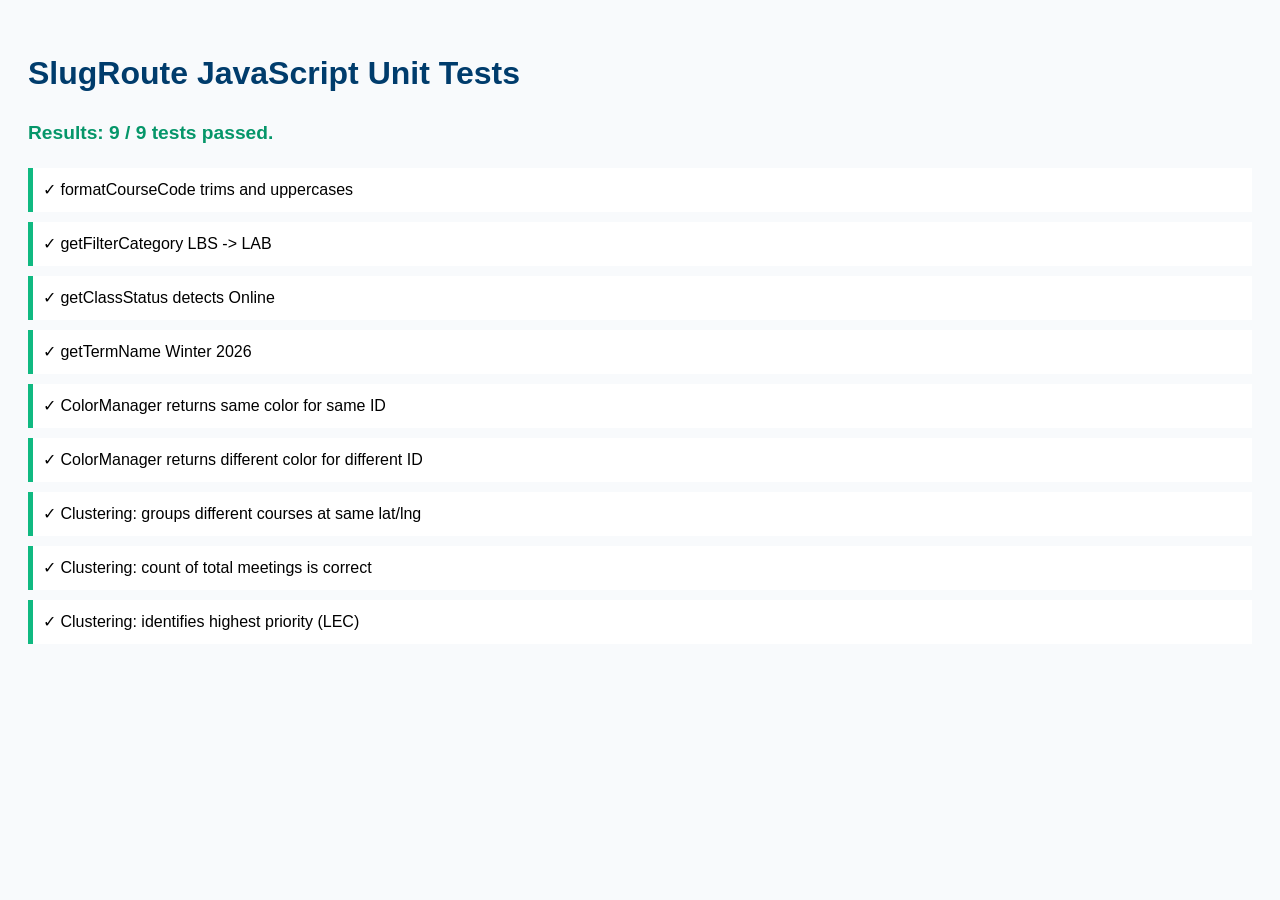
==== frontend/tests.html @ c7d133fe "added some tests and updated main.go so it passes them." ====
<!DOCTYPE html>
<html lang="en">
<head>
    <meta charset="UTF-8">
    <title>SlugRoute JS Unit Tests</title>
    <style>
        body { font-family: sans-serif; padding: 20px; line-height: 1.5; background: #f8fafc; }
        .test-case { margin-bottom: 10px; padding: 10px; border-left: 5px solid #ccc; background: white; }
        .pass { border-color: #10b981; }
        .fail { border-color: #ef4444; color: #b91c1c; }
        h1 { color: #003C6C; }
        .summary { font-weight: bold; margin-bottom: 20px; font-size: 1.2rem; }
    </style>
</head>
<body>
    <h1>SlugRoute JavaScript Unit Tests</h1>
    <div id="summary" class="summary">Running tests...</div>
    <div id="results"></div>

    <script>
        // Mocks for Google Maps and configuration dependencies
        window.google = { maps: { SymbolPath: { CIRCLE: 0 } } };
        window.localStorage = { 
            data: {},
            getItem: (k) => window.localStorage.data[k] || null, 
            setItem: (k, v) => window.localStorage.data[k] = v 
        };
    </script>
    <script src="script.js"></script>
    <script>
        const resultsContainer = document.getElementById('results');
        const summaryContainer = document.getElementById('summary');
        let passed = 0;
        let total = 0;

        function assert(name, condition) {
            total++;
            const div = document.createElement('div');
            div.className = 'test-case ' + (condition ? 'pass' : 'fail');
            div.textContent = (condition ? '✓ ' : '✗ ') + name;
            resultsContainer.appendChild(div);
            if (condition) passed++;
        }

        function runTests() {
            // --- Utils Tests ---
            assert("formatCourseCode trims and uppercases", utils.formatCourseCode(" cse101 ") === "CSE 101");
            assert("getFilterCategory LBS -> LAB", utils.getFilterCategory("LBS") === "LAB");
            assert("getClassStatus detects Online", utils.getClassStatus({building: "Online Instruction"}) === "ONLINE");
            assert("getTermName Winter 2026", utils.getTermName("2260") === "Winter 2026");

            // --- ColorManager Tests ---
            const c1 = ColorManager.getColor("10001");
            const c2 = ColorManager.getColor("10001");
            assert("ColorManager returns same color for same ID", c1 === c2);
            
            const c3 = ColorManager.getColor("20002");
            assert("ColorManager returns different color for different ID", c1 !== c3);

            // --- groupDataByLocation Tests (Clustering logic) ---
            const mockOfferings = [
                {
                    class_number: "111",
                    course_code: "TEST 1",
                    visible: true,
                    meetings: [{ type: "LEC", lat: 37.1, lng: -122.1, building: "Bld A" }]
                },
                {
                    class_number: "222",
                    course_code: "TEST 2",
                    visible: true,
                    meetings: [{ type: "LAB", lat: 37.1, lng: -122.1, building: "Bld A" }]
                }
            ];
            
            const grouped = groupDataByLocation(mockOfferings);
            const key = "37.1,-122.1";
            
            assert("Clustering: groups different courses at same lat/lng", grouped[key] !== undefined);
            assert("Clustering: count of total meetings is correct", grouped[key].totalMeetings === 2);
            assert("Clustering: identifies highest priority (LEC)", grouped[key].highestPriorityType === "LEC");

            summaryContainer.textContent = `Results: ${passed} / ${total} tests passed.`;
            summaryContainer.style.color = passed === total ? '#059669' : '#ef4444';
        }

        window.onload = runTests;
    </script>
</body>
</html>
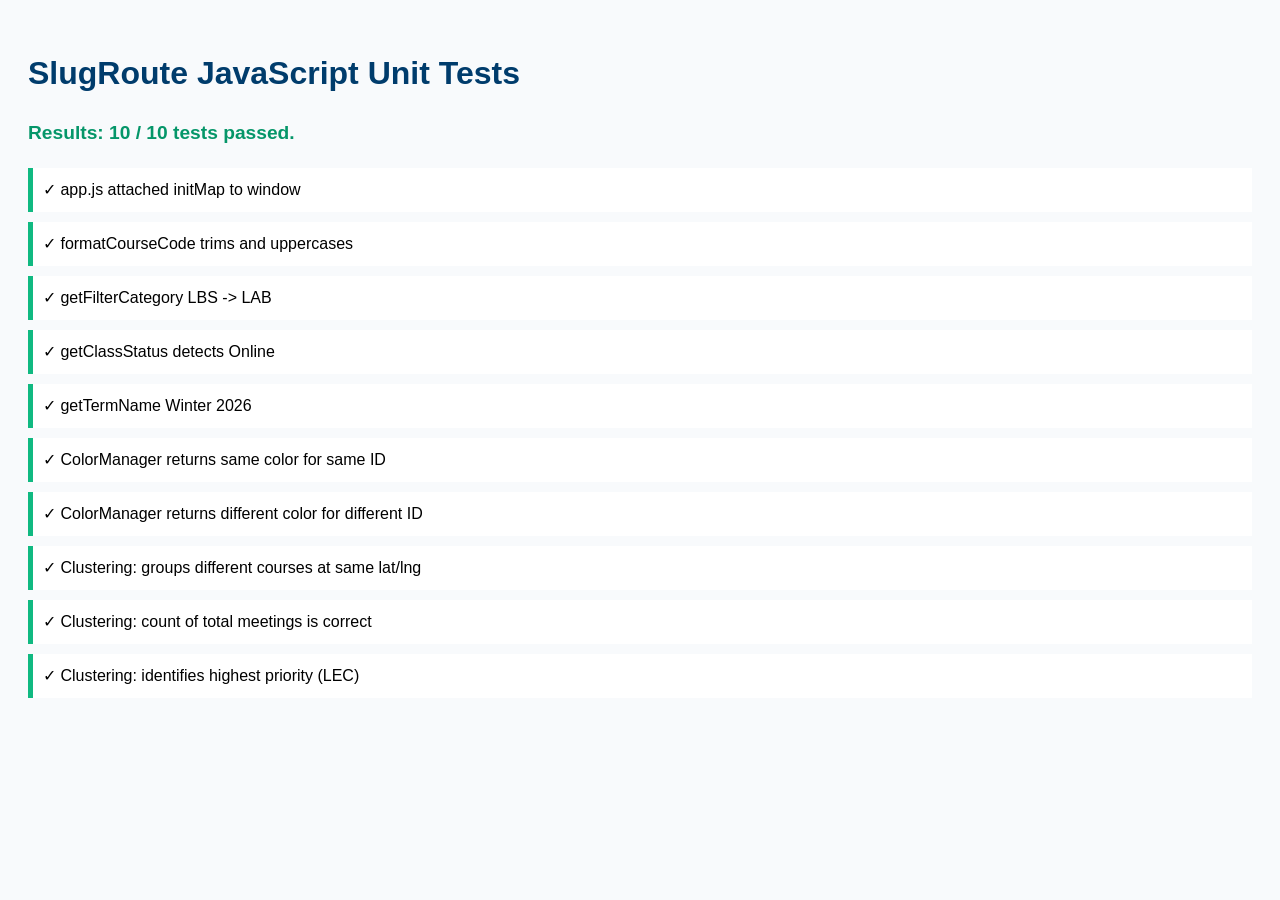
==== commit a2cc1254: "Modularized the code.  Also, we no longer refocus the map when removing a section from within a card" ====
--- a/frontend/tests.html
+++ b/frontend/tests.html
@@ -18,16 +18,43 @@
     <div id="results"></div>
 
     <script>
-        // Mocks for Google Maps and configuration dependencies
-        window.google = { maps: { SymbolPath: { CIRCLE: 0 } } };
-        window.localStorage = { 
+        /**
+         * MOCKS
+         * These must be defined on the window BEFORE modules are imported
+         */
+        window.google = { 
+            maps: { 
+                importLibrary: () => ({}),
+                SymbolPath: { CIRCLE: 0 },
+                LatLngBounds: class {
+                    constructor() { this.items = []; }
+                    extend(pt) { this.items.push(pt); }
+                    isEmpty() { return this.items.length === 0; }
+                    getNorthEast() { return { equals: () => true }; }
+                    getSouthWest() { return { equals: () => true }; }
+                },
+                Polyline: class { setPath() {} }
+            } 
+        };
+
+        const storageMock = {
             data: {},
-            getItem: (k) => window.localStorage.data[k] || null, 
-            setItem: (k, v) => window.localStorage.data[k] = v 
+            getItem: (k) => storageMock.data[k] || null,
+            setItem: (k, v) => storageMock.data[k] = v
         };
+        Object.defineProperty(window, 'localStorage', { value: storageMock });
     </script>
-    <script src="script.js"></script>
-    <script>
+
+    <script type="module">
+        /**
+         * IMPORTS
+         * We import app.js to ensure global assignments (like window.initMap) happen.
+         * We import specific modules to test their logic.
+         */
+        import './js/app.js'; 
+        import { utils, ColorManager } from './js/utils.js';
+        import { groupDataByLocation } from './js/map.js';
+
         const resultsContainer = document.getElementById('results');
         const summaryContainer = document.getElementById('summary');
         let passed = 0;
@@ -43,48 +70,57 @@
         }
 
         function runTests() {
-            // --- Utils Tests ---
-            assert("formatCourseCode trims and uppercases", utils.formatCourseCode(" cse101 ") === "CSE 101");
-            assert("getFilterCategory LBS -> LAB", utils.getFilterCategory("LBS") === "LAB");
-            assert("getClassStatus detects Online", utils.getClassStatus({building: "Online Instruction"}) === "ONLINE");
-            assert("getTermName Winter 2026", utils.getTermName("2260") === "Winter 2026");
+            try {
+                // --- Global Export Tests ---
+                assert("app.js attached initMap to window", typeof window.initMap === 'function');
 
-            // --- ColorManager Tests ---
-            const c1 = ColorManager.getColor("10001");
-            const c2 = ColorManager.getColor("10001");
-            assert("ColorManager returns same color for same ID", c1 === c2);
-            
-            const c3 = ColorManager.getColor("20002");
-            assert("ColorManager returns different color for different ID", c1 !== c3);
+                // --- Utils Tests ---
+                assert("formatCourseCode trims and uppercases", utils.formatCourseCode(" cse101 ") === "CSE 101");
+                assert("getFilterCategory LBS -> LAB", utils.getFilterCategory("LBS") === "LAB");
+                assert("getClassStatus detects Online", utils.getClassStatus({building: "Online Instruction"}) === "ONLINE");
+                assert("getTermName Winter 2026", utils.getTermName("2260") === "Winter 2026");
 
-            // --- groupDataByLocation Tests (Clustering logic) ---
-            const mockOfferings = [
-                {
-                    class_number: "111",
-                    course_code: "TEST 1",
-                    visible: true,
-                    meetings: [{ type: "LEC", lat: 37.1, lng: -122.1, building: "Bld A" }]
-                },
-                {
-                    class_number: "222",
-                    course_code: "TEST 2",
-                    visible: true,
-                    meetings: [{ type: "LAB", lat: 37.1, lng: -122.1, building: "Bld A" }]
-                }
-            ];
-            
-            const grouped = groupDataByLocation(mockOfferings);
-            const key = "37.1,-122.1";
-            
-            assert("Clustering: groups different courses at same lat/lng", grouped[key] !== undefined);
-            assert("Clustering: count of total meetings is correct", grouped[key].totalMeetings === 2);
-            assert("Clustering: identifies highest priority (LEC)", grouped[key].highestPriorityType === "LEC");
+                // --- ColorManager Tests ---
+                const c1 = ColorManager.getColor("10001");
+                const c2 = ColorManager.getColor("10001");
+                assert("ColorManager returns same color for same ID", c1 === c2);
+                
+                const c3 = ColorManager.getColor("20002");
+                assert("ColorManager returns different color for different ID", c1 !== c3);
+
+                // --- groupDataByLocation Tests (Clustering logic) ---
+                const mockOfferings = [
+                    {
+                        class_number: "111",
+                        course_code: "TEST 1",
+                        visible: true,
+                        meetings: [{ type: "LEC", lat: 37.1, lng: -122.1, building: "Bld A" }]
+                    },
+                    {
+                        class_number: "222",
+                        course_code: "TEST 2",
+                        visible: true,
+                        meetings: [{ type: "LAB", lat: 37.1, lng: -122.1, building: "Bld A" }]
+                    }
+                ];
+                
+                const grouped = groupDataByLocation(mockOfferings);
+                const key = "37.1,-122.1";
+                
+                assert("Clustering: groups different courses at same lat/lng", grouped[key] !== undefined);
+                assert("Clustering: count of total meetings is correct", grouped[key].totalMeetings === 2);
+                assert("Clustering: identifies highest priority (LEC)", grouped[key].highestPriorityType === "LEC");
+
+            } catch (err) {
+                console.error(err);
+                assert("Execution Error: " + err.message, false);
+            }
 
             summaryContainer.textContent = `Results: ${passed} / ${total} tests passed.`;
             summaryContainer.style.color = passed === total ? '#059669' : '#ef4444';
         }
 
-        window.onload = runTests;
+        runTests();
     </script>
 </body>
 </html>
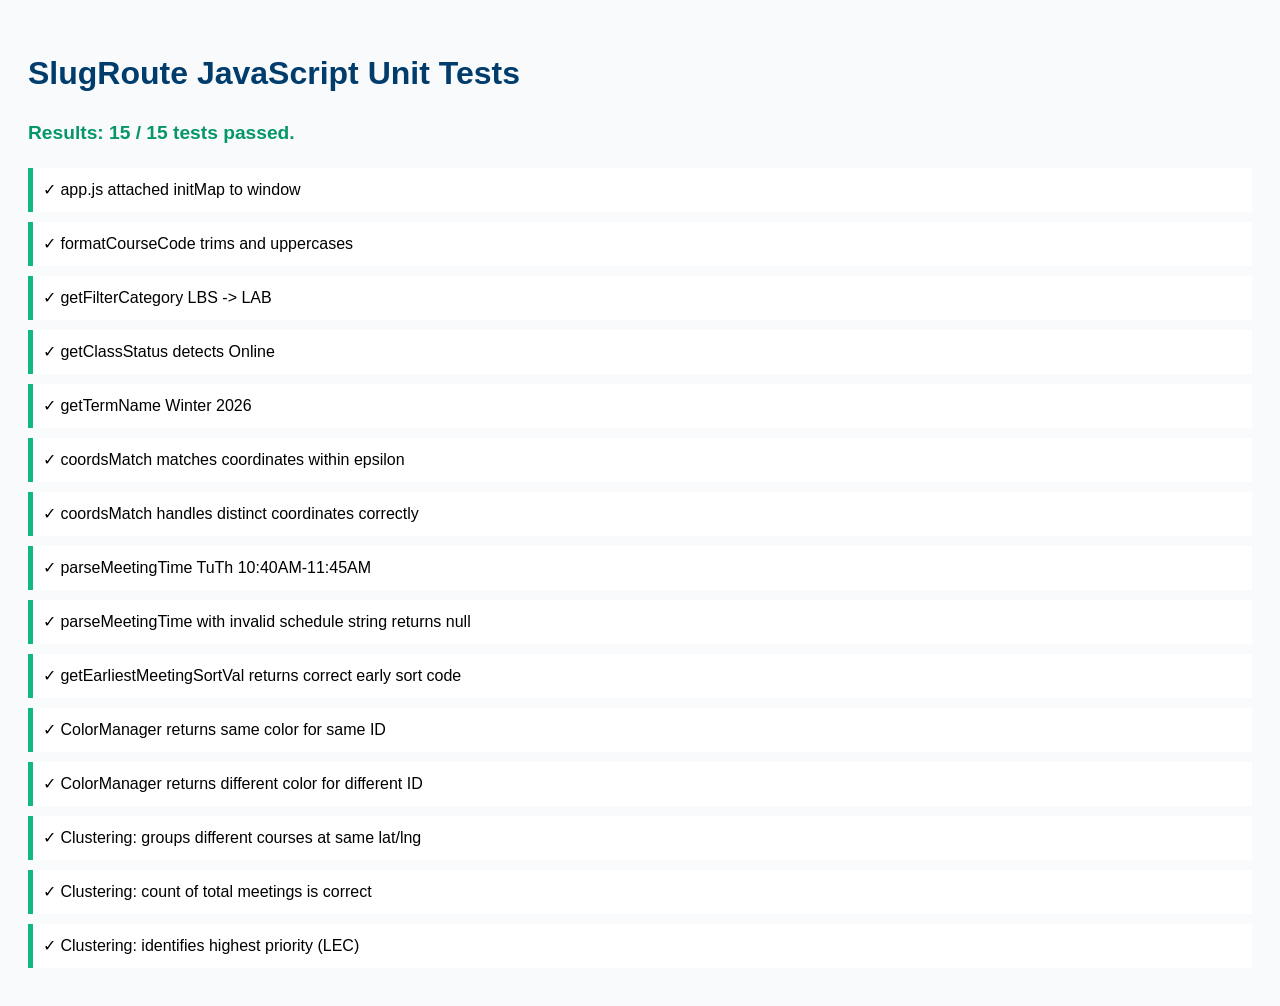
==== commit da0161e9: "Added multiple testing suites, including for Database Migration, Pisa Scraper, calendar" ====
--- a/frontend/tests.html
+++ b/frontend/tests.html
@@ -60,6 +60,7 @@
         let passed = 0;
         let total = 0;
 
+        // assert checks a condition and updates the test list GUI.
         function assert(name, condition) {
             total++;
             const div = document.createElement('div');
@@ -69,6 +70,7 @@
             if (condition) passed++;
         }
 
+        // runTests coordinates test cases.
         function runTests() {
             try {
                 // --- Global Export Tests ---
@@ -79,6 +81,13 @@
                 assert("getFilterCategory LBS -> LAB", utils.getFilterCategory("LBS") === "LAB");
                 assert("getClassStatus detects Online", utils.getClassStatus({building: "Online Instruction"}) === "ONLINE");
                 assert("getTermName Winter 2026", utils.getTermName("2260") === "Winter 2026");
+
+                // --- Additional Utils Coverage Tests ---
+                assert("coordsMatch matches coordinates within epsilon", utils.coordsMatch({lat: 36.99726, lng: -122.05189}, {lat: 36.997264, lng: -122.051896}));
+                assert("coordsMatch handles distinct coordinates correctly", !utils.coordsMatch({lat: 36.99726, lng: -122.05189}, {lat: 37.0, lng: -122.0}));
+                assert("parseMeetingTime TuTh 10:40AM-11:45AM", utils.parseMeetingTime("TuTh 10:40AM-11:45AM") === (1 * 1440) + (10 * 60 + 40));
+                assert("parseMeetingTime with invalid schedule string returns null", utils.parseMeetingTime("TBA") === null);
+                assert("getEarliestMeetingSortVal returns correct early sort code", utils.getEarliestMeetingSortVal([{time: "MWF 10:40AM-11:45AM"}, {time: "TuTh 12:00PM-01:00PM"}]) === (0 * 1440) + (10 * 60 + 40));
 
                 // --- ColorManager Tests ---
                 const c1 = ColorManager.getColor("10001");
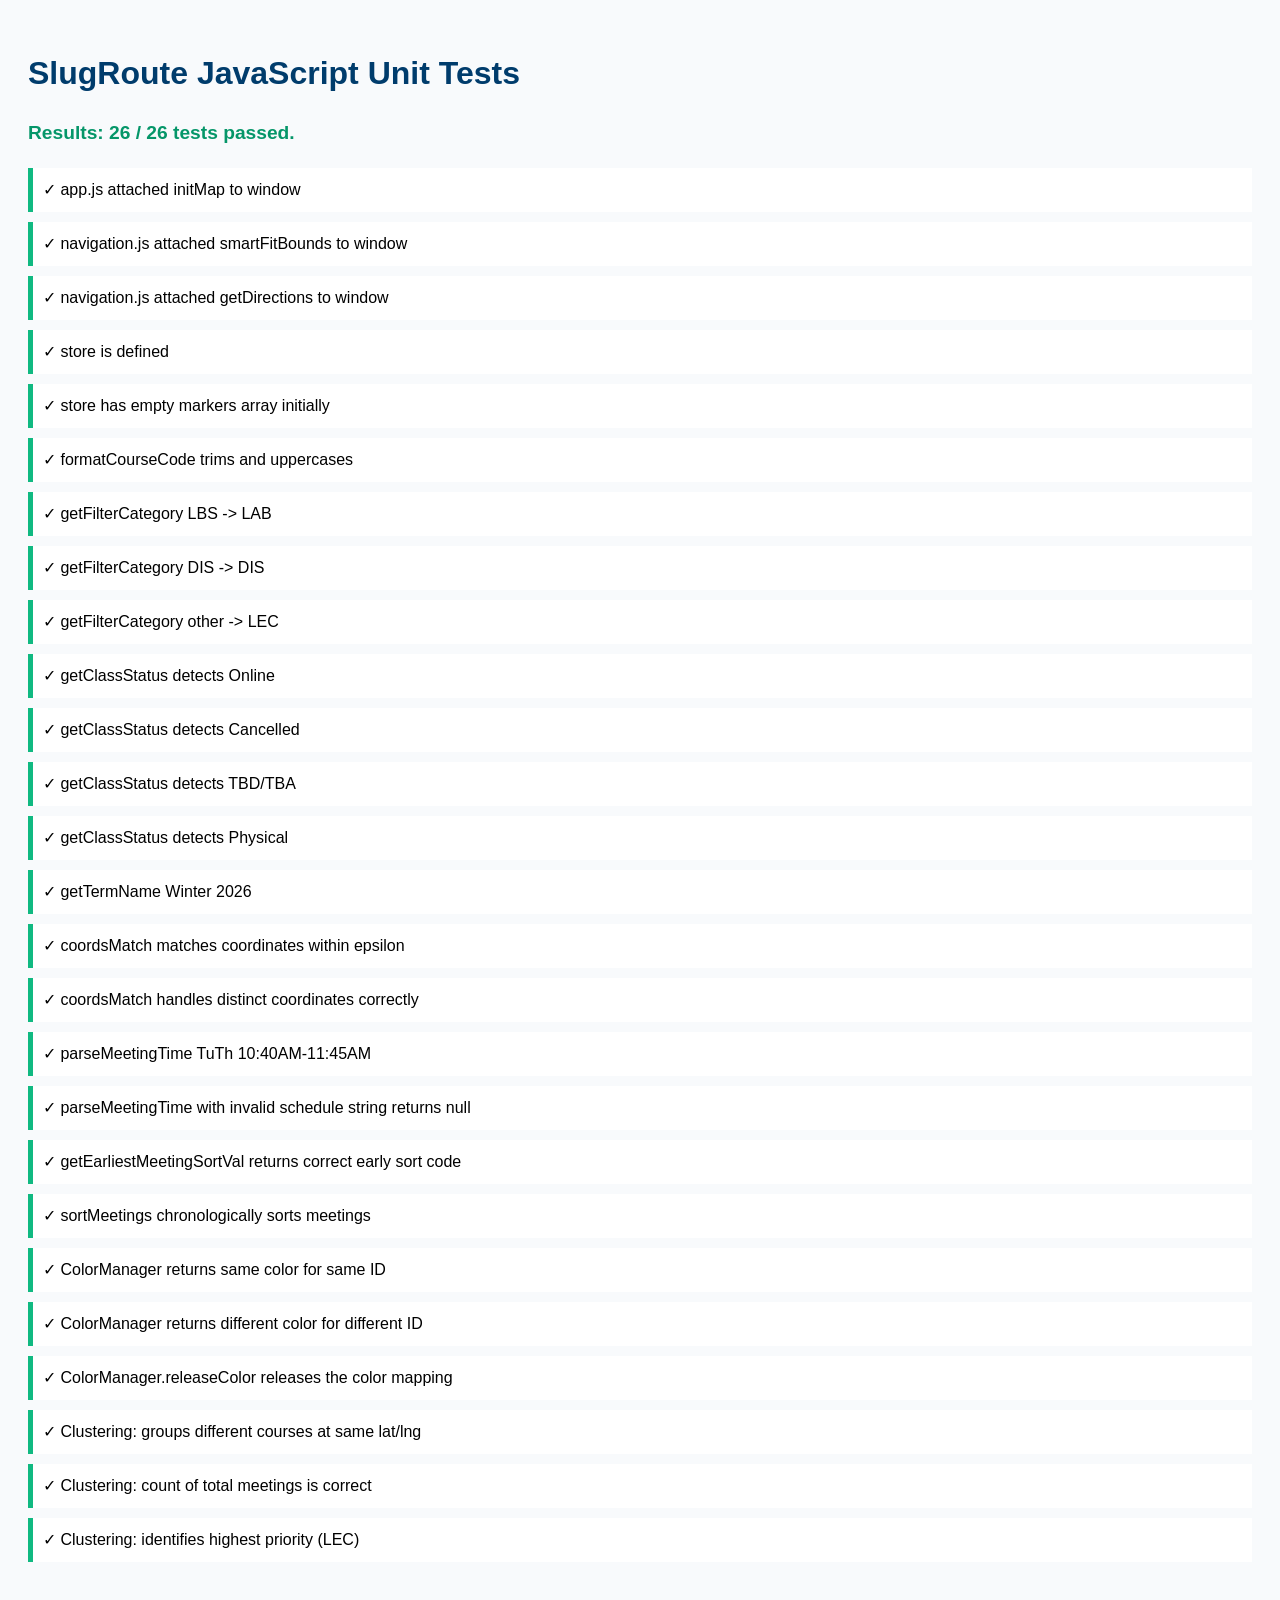
==== commit 025ddc5b: "Updated tests.html" ====
--- a/frontend/tests.html
+++ b/frontend/tests.html
@@ -53,7 +53,8 @@
          */
         import './js/app.js'; 
         import { utils, ColorManager } from './js/utils.js';
-        import { groupDataByLocation } from './js/map.js';
+        import { groupDataByLocation } from './js/markers.js';
+        import { store } from './js/state.js';
 
         const resultsContainer = document.getElementById('results');
         const summaryContainer = document.getElementById('summary');
@@ -75,11 +76,22 @@
             try {
                 // --- Global Export Tests ---
                 assert("app.js attached initMap to window", typeof window.initMap === 'function');
+                assert("navigation.js attached smartFitBounds to window", typeof window.smartFitBounds === 'function');
+                assert("navigation.js attached getDirections to window", typeof window.getDirections === 'function');
+
+                // --- State Tests ---
+                assert("store is defined", typeof store === 'object');
+                assert("store has empty markers array initially", Array.isArray(store.markers) && store.markers.length === 0);
 
                 // --- Utils Tests ---
                 assert("formatCourseCode trims and uppercases", utils.formatCourseCode(" cse101 ") === "CSE 101");
                 assert("getFilterCategory LBS -> LAB", utils.getFilterCategory("LBS") === "LAB");
+                assert("getFilterCategory DIS -> DIS", utils.getFilterCategory("DIS") === "DIS");
+                assert("getFilterCategory other -> LEC", utils.getFilterCategory("SEM") === "LEC");
                 assert("getClassStatus detects Online", utils.getClassStatus({building: "Online Instruction"}) === "ONLINE");
+                assert("getClassStatus detects Cancelled", utils.getClassStatus({time: "CANCELLED"}) === "CANCELLED");
+                assert("getClassStatus detects TBD/TBA", utils.getClassStatus({building: "TBA"}) === "TBD");
+                assert("getClassStatus detects Physical", utils.getClassStatus({building: "Classroom Unit 1"}) === "PHYSICAL");
                 assert("getTermName Winter 2026", utils.getTermName("2260") === "Winter 2026");
 
                 // --- Additional Utils Coverage Tests ---
@@ -89,6 +101,11 @@
                 assert("parseMeetingTime with invalid schedule string returns null", utils.parseMeetingTime("TBA") === null);
                 assert("getEarliestMeetingSortVal returns correct early sort code", utils.getEarliestMeetingSortVal([{time: "MWF 10:40AM-11:45AM"}, {time: "TuTh 12:00PM-01:00PM"}]) === (0 * 1440) + (10 * 60 + 40));
 
+                const meetingA = { time: "TuTh 10:40AM-11:45AM" };
+                const meetingB = { time: "MWF 10:40AM-11:45AM" };
+                const sorted = utils.sortMeetings([meetingA, meetingB]);
+                assert("sortMeetings chronologically sorts meetings", sorted[0].time === "MWF 10:40AM-11:45AM");
+
                 // --- ColorManager Tests ---
                 const c1 = ColorManager.getColor("10001");
                 const c2 = ColorManager.getColor("10001");
@@ -96,6 +113,9 @@
                 
                 const c3 = ColorManager.getColor("20002");
                 assert("ColorManager returns different color for different ID", c1 !== c3);
+
+                ColorManager.releaseColor("10001");
+                assert("ColorManager.releaseColor releases the color mapping", ColorManager.assignments["10001"] === undefined);
 
                 // --- groupDataByLocation Tests (Clustering logic) ---
                 const mockOfferings = [
